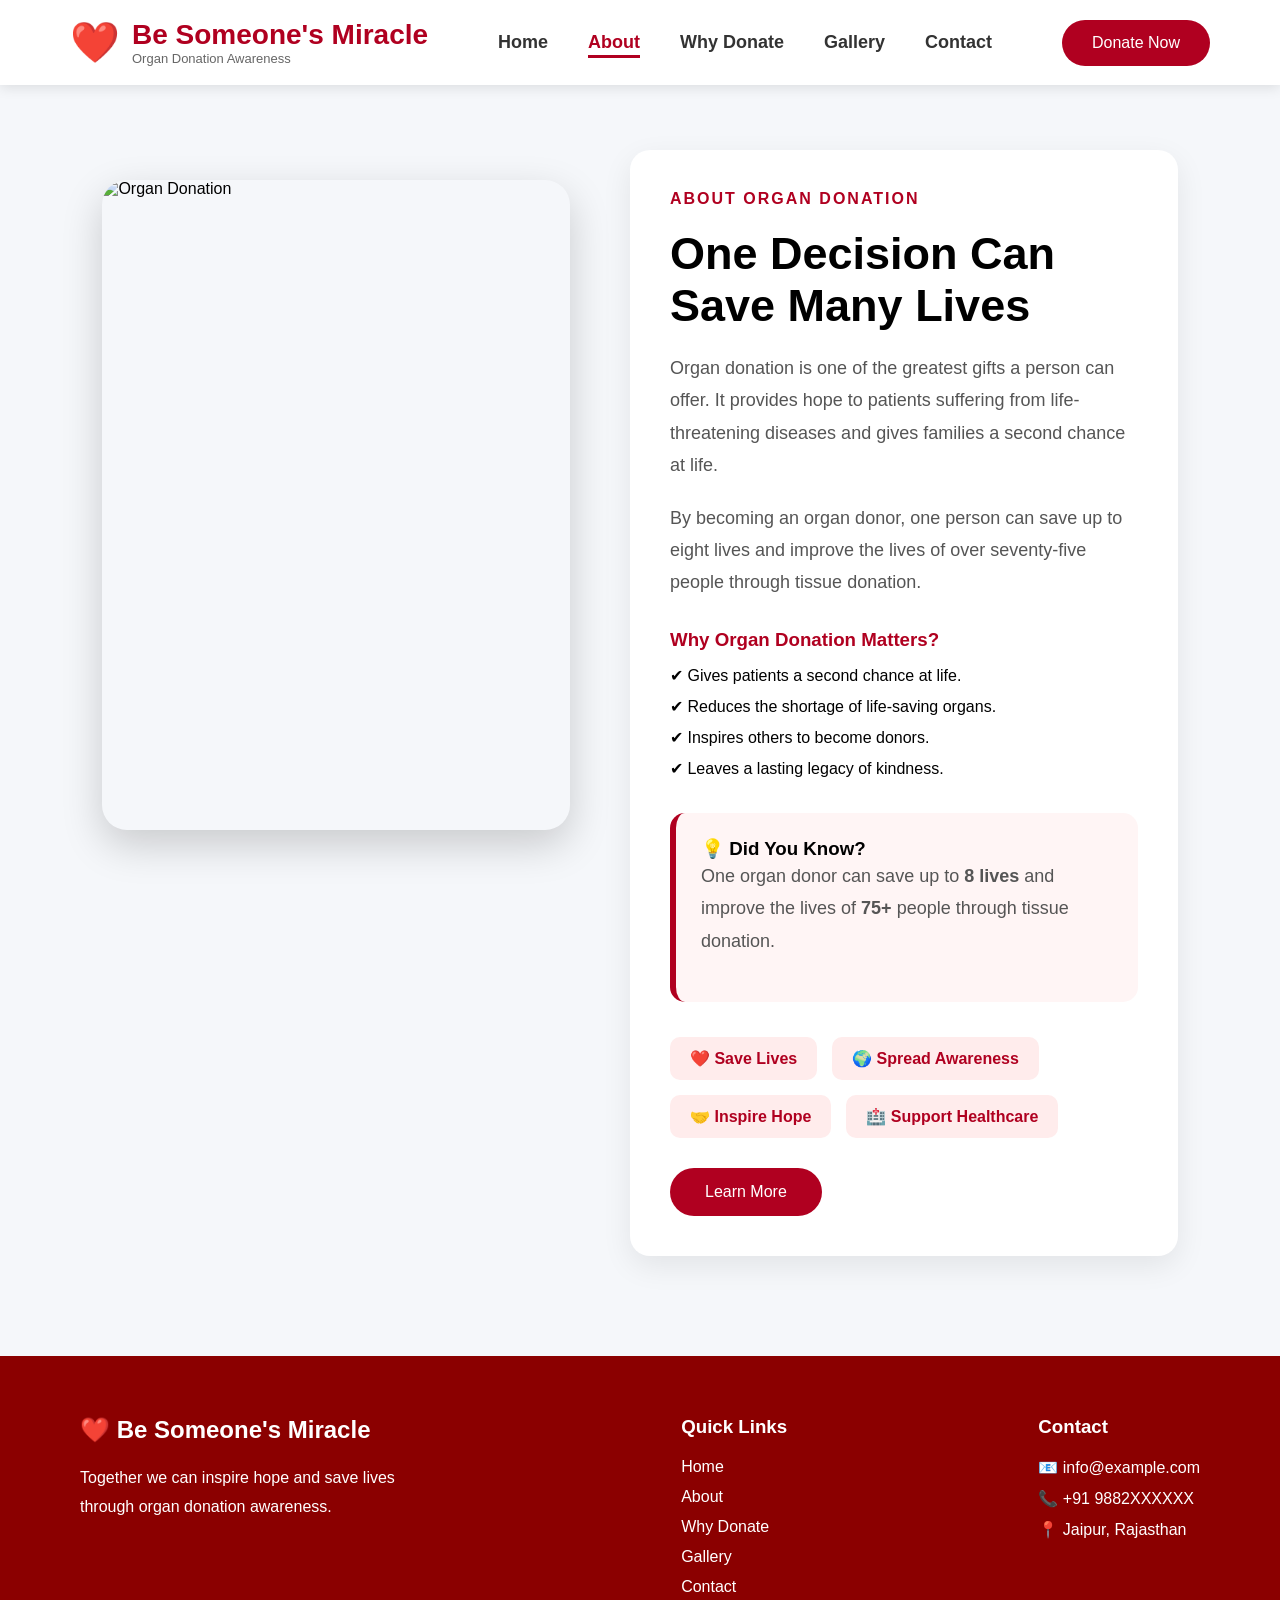
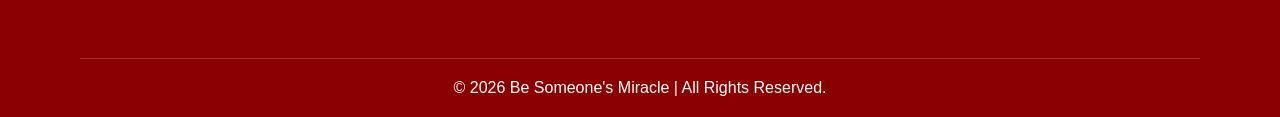
==== about.html @ 9f275eaf "Add files via upload" ====
<!DOCTYPE html>
<html lang="en">

<head>

    <meta charset="UTF-8">
    <meta name="viewport" content="width=device-width, initial-scale=1.0">

    <title>About | Be Someone's Miracle</title>

    <link rel="stylesheet" href="Project.css">
    <link rel="stylesheet" href="about.css">

</head>

<body>

<!-- ================= HEADER ================= -->

<header class="header">

    <div class="logo">

        <span class="heart">❤️</span>

        <div class="logo-text">

            <h2>Be Someone's Miracle</h2>

            <p>Organ Donation Awareness</p>

        </div>

    </div>

    <nav>

        <ul class="nav-links">

            <li><a href="index.html">Home</a></li>

            <li><a href="about.html" class="active">About</a></li>

            <li><a href="./Why_Donate.html">Why Donate</a></li>

            <li><a href="./gallery.html">Gallery</a></li>

            <li><a href="./contact.html">Contact</a></li>

        </ul>

    </nav>

    <a href="./donate.html" class="donate-btn">Donate Now</a>

</header>

<!-- ================= ABOUT ================= -->

<section class="about">

    <div class="about-image">

        <img src="image/doctor_holding heart towards patient.png" alt="Organ Donation">

    </div>

    <div class="about-content">

        <h4>ABOUT ORGAN DONATION</h4>

        <h2>One Decision Can Save Many Lives</h2>

        <p>
            Organ donation is one of the greatest gifts a person can offer.
            It provides hope to patients suffering from life-threatening diseases
            and gives families a second chance at life.
        </p>

        <p>
            By becoming an organ donor, one person can save up to eight lives
            and improve the lives of over seventy-five people through tissue donation.
        </p>

        <div class="about-info">

            <h3>Why Organ Donation Matters?</h3>

            <ul>

                <li>✔ Gives patients a second chance at life.</li>

                <li>✔ Reduces the shortage of life-saving organs.</li>

                <li>✔ Inspires others to become donors.</li>

                <li>✔ Leaves a lasting legacy of kindness.</li>

            </ul>

        </div>

        <div class="fact-box">

            <h3>💡 Did You Know?</h3>

            <p>

                One organ donor can save up to
                <strong>8 lives</strong> and improve the lives of
                <strong>75+</strong> people through tissue donation.

            </p>

        </div>

        <div class="about-features">

            <div class="feature">❤️ Save Lives</div>

            <div class="feature">🌍 Spread Awareness</div>

            <div class="feature">🤝 Inspire Hope</div>

            <div class="feature">🏥 Support Healthcare</div>

        </div>

        <a href="#" class="about-btn">Learn More</a>

    </div>

</section>

<!-- ================= FOOTER ================= -->

<footer>

    <div class="footer-container">

        <div class="footer-about">

            <h2>❤️ Be Someone's Miracle</h2>

            <p>
                Together we can inspire hope and save lives through organ donation awareness.
            </p>

        </div>

        <div class="footer-links">

            <h3>Quick Links</h3>

            <a href="index.html">Home</a>

            <a href="about.html">About</a>

            <a href="./Why_Donate.html">Why Donate</a>

            <a href="./gallery.html">Gallery</a>

            <a href="./contact.html">Contact</a>

        </div>

        <div class="footer-contact">

            <h3>Contact</h3>

            <p>📧 info@example.com</p>

            <p>📞 +91 9882XXXXXX</p>

            <p>📍 Jaipur, Rajasthan</p>

        </div>

    </div>

    <div class="copyright">

        © 2026 Be Someone's Miracle | All Rights Reserved.

    </div>

</footer>

</body>

</html>
---- Project.css ----
/* ================= RESET ================= */

*{

    margin:0;
    padding:0;
    box-sizing:border-box;
    font-family:Arial, Helvetica, sans-serif;

}

body{

    background:#f8f9fa;

}

/* ================= HEADER ================= */

.header{

    position:fixed;

    top:0;
    left:0;

    width:100%;
    height:85px;

    display:flex;
    justify-content:space-between;
    align-items:center;

    padding:0 70px;

    background:white;

    box-shadow:0 3px 12px rgba(0,0,0,.1);

    z-index:1000;

}

/* ================= LOGO ================= */

.logo{

    display:flex;
    align-items:center;

    gap:12px;

}

.heart{

    font-size:40px;

    animation:beat 1.2s infinite;

}

.logo-text h2{

    color:#b00020;

    font-size:28px;

}

.logo-text p{

    color:#666;

    font-size:13px;

}

/* ================= NAVBAR ================= */

.nav-links{

    display:flex;

    list-style:none;

    gap:40px;

}

.nav-links a{

    text-decoration:none;

    color:#333;

    font-size:18px;

    font-weight:600;

    position:relative;

}

.nav-links a::after{

    content:"";

    position:absolute;

    left:0;
    bottom:-6px;

    width:0;

    height:3px;

    background:#b00020;

    transition:.3s;

}

.nav-links a:hover{

    color:#b00020;

}

.nav-links a:hover::after{

    width:100%;

}

/* ================= BUTTON ================= */

.donate-btn{

    background:#b00020;

    color:white;

    text-decoration:none;

    padding:14px 30px;

    border-radius:40px;

    transition:.3s;

}

.donate-btn:hover{

    background:#7a0015;

}

/* ================= HERO ================= */

.hero{

    height:100vh;

    background:url("image/Doctor\'s\ Holding\ a\ heart.png");

    background-size:cover;

    background-position:center;

    position:relative;

}

/* ================= OVERLAY ================= */

.overlay{

    position:absolute;

    inset:0;

    background:rgba(0,0,0,.45);

    display:flex;

    justify-content:center;

    align-items:center;

}

/* ================= HERO CONTENT ================= */

.hero-content{

    color:white;

    text-align:center;

    max-width:700px;

}

.hero-content h1{

    font-size:70px;

    margin-bottom:25px;

    text-transform:uppercase;

}

.hero-content p{

    font-size:24px;

    line-height:1.7;

    margin-bottom:40px;

}

.hero-content span{

    color:#ff4d6d;

    font-weight:bold;

}

/* ================= BUTTONS ================= */

.hero-buttons{

    display:flex;

    justify-content:center;

    gap:25px;

}

.primary-btn{

    background:#b00020;

    color:white;

    text-decoration:none;

    padding:16px 35px;

    border-radius:40px;

}

.secondary-btn{

    color:white;

    border:2px solid white;

    text-decoration:none;

    padding:16px 35px;

    border-radius:40px;

}

.primary-btn:hover{

    background:#7a0015;

}

.secondary-btn:hover{

    background:white;

    color:#b00020;

}

/* ================= HEART ANIMATION ================= */

@keyframes beat{

    0%{

        transform:scale(1);

    }

    50%{

        transform:scale(1.2);

    }

    100%{

        transform:scale(1);

    }

}
.stats{

    padding:100px 80px;

    background:#FFF5F5;

    text-align:center;

}

.stats h2{

    font-size:42px;

    color:#b00020;

    margin-bottom:60px;

}

.stats-container{

    display:flex;

    justify-content:center;

    gap:35px;

    flex-wrap:wrap;

}

.stat-box{

    width:250px;

    background:white;

    padding:40px 20px;

    border-radius:20px;

    box-shadow:0 10px 25px rgba(0,0,0,.08);

    transition:.4s;

}

.stat-box:hover{

    transform:translateY(-10px);

}

.counter{

    font-size:55px;

    color:#b00020;

}

.stat-box p{

    margin-top:15px;

    font-size:20px;

    color:#555;

}
footer{

    background:#8B0000;

    color:white;

    padding:60px 80px 20px;

}

.footer-container{

    display:flex;

    justify-content:space-between;

    flex-wrap:wrap;

    gap:40px;

}

.footer-about{

    max-width:350px;

}

.footer-about h2{

    margin-bottom:20px;

}

.footer-about p{

    line-height:1.8;

}

.footer-links{

    display:flex;

    flex-direction:column;

}

.footer-links h3{

    margin-bottom:20px;

}

.footer-links a{

    color:white;

    text-decoration:none;

    margin-bottom:12px;

    transition:.3s;

}

.footer-links a:hover{

    color:#FFD6D6;

    padding-left:8px;

}

.footer-contact h3{

    margin-bottom:20px;

}

.footer-contact p{

    margin-bottom:12px;

}

.copyright{

    text-align:center;

    margin-top:50px;

    padding-top:20px;

    border-top:1px solid rgba(255,255,255,.2);

}
---- about.css ----
*{
    margin:0;
    padding:0;
    box-sizing:border-box;
}
.about{

    display:flex;

    justify-content:center;

    align-items:flex-start;

    gap:60px;

    padding:150px 8% 100px;

    background:#F5F7FA;

}

.about-image{

    flex:1;

    display:flex;

    padding-top:30px;

    justify-content:center;

    align-items:flex-start;

}

.about-image img{

    width:100%;

    max-width:520px;

    height:650px;

    object-fit:cover;

    border-radius:25px;

    overflow:hidden;

    box-shadow:0 15px 40px rgba(0,0,0,.18);

}

.about-content{

    flex:1;

    background:white;

    padding:40px;

    border-radius:20px;

    box-shadow:0 10px 30px rgba(0,0,0,.08);

}

.about-content h4{

    color:#B00020;

    letter-spacing:2px;

}

.about-content h2{

    font-size:45px;

    margin:20px 0;

}

.about-content p{

    font-size:18px;

    color:#555;

    line-height:1.8;

    margin-bottom:20px;

}

.about-info{

    margin:30px 0;

}

.about-info h3{

    color:#B00020;

    margin-bottom:15px;

}

.about-info ul{

    list-style:none;

}

.about-info li{

    margin:12px 0;

}

.fact-box{

    background:#FFF5F5;

    border-left:6px solid #B00020;

    padding:25px;

    border-radius:15px;

    margin:35px 0;

}

.about-features{

    display:flex;

    gap:15px;

    flex-wrap:wrap;

    margin-bottom:30px;

}

.feature{

    background:#FFECEC;

    color:#B00020;

    padding:12px 20px;

    border-radius:10px;

    font-weight:600;

}

.about-btn{

    display:inline-block;

    background:#B00020;

    color:white;

    text-decoration:none;

    padding:15px 35px;

    border-radius:30px;

}

.about-btn:hover{

    background:#7A0015;

}

.active{

    color:#B00020 !important;

}

.active::after{

    width:100% !important;

}
.logo{
    display:flex;
    align-items:center;
    gap:12px;
}

.logo-text h2{
    color:#B00020;
    font-size:28px;
}

.logo-text p{
    color:#666;
    font-size:13px;
}

.heart{
    font-size:40px;
}
.nav-links{
    display:flex;
    list-style:none;
    gap:40px;
    align-items:center;
}

.nav-links li{
    list-style:none;
}

.nav-links a{
    text-decoration:none;
    color:#333;
    font-size:18px;
    font-weight:600;
    position:relative;
}
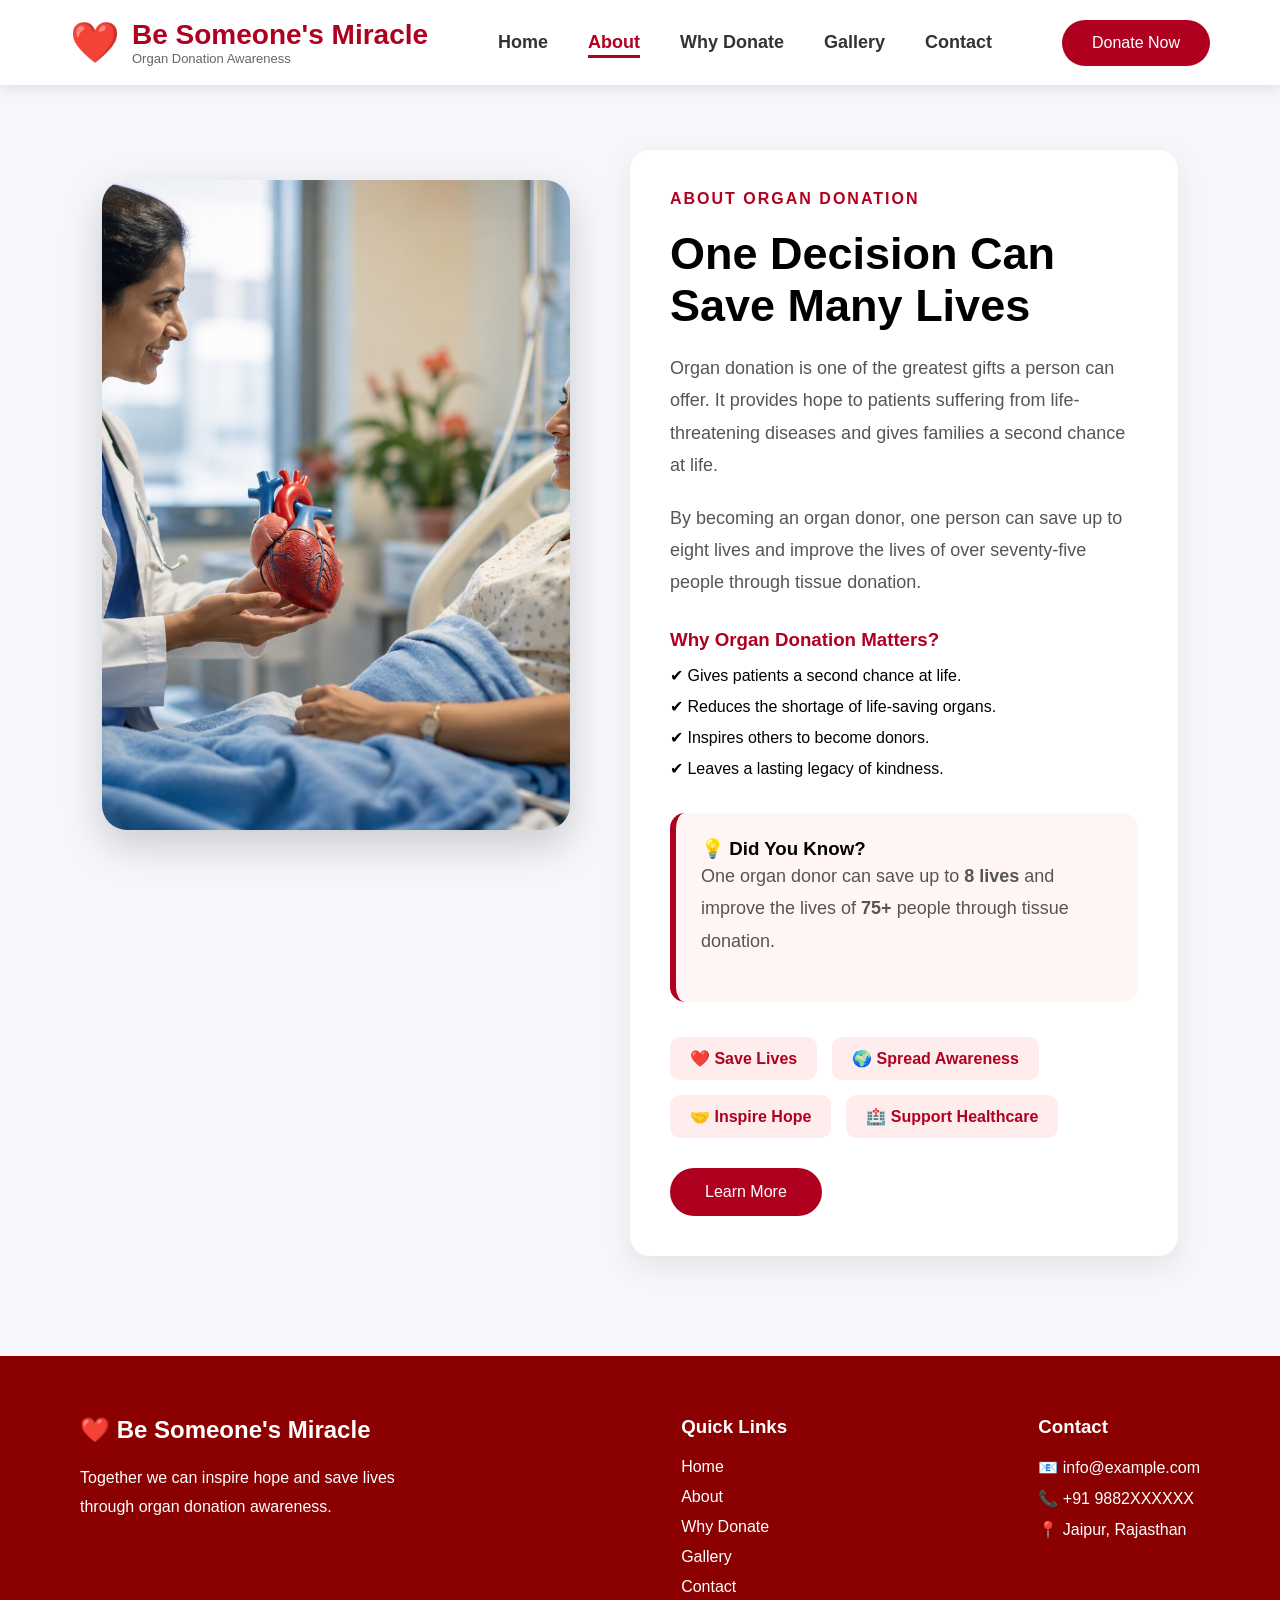
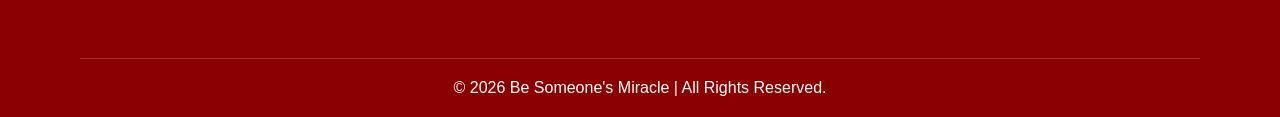
==== commit 409fc494: "Fix image source path in about.html" ====
--- a/about.html
+++ b/about.html
@@ -61,7 +61,7 @@
 
     <div class="about-image">
 
-        <img src="image/doctor_holding heart towards patient.png" alt="Organ Donation">
+        <img src="doctor_holding heart towards patient.png" alt="Organ Donation">
 
     </div>
 
@@ -188,4 +188,4 @@
 
 </body>
 
-</html>+</html>
--- a/Project.css
+++ b/Project.css
@@ -164,7 +164,7 @@
 
     height:100vh;
 
-    background:url("image/Doctor\'s\ Holding\ a\ heart.png");
+    background:url("Doctor's Holding a heart.png");
 
     background-size:cover;
 
@@ -476,4 +476,4 @@
 
     border-top:1px solid rgba(255,255,255,.2);
 
-}+}
--- a/about.css
+++ b/about.css
@@ -143,7 +143,7 @@
     flex-wrap:wrap;
 
     margin-bottom:30px;
-
+    
 }
 
 .feature{
@@ -229,4 +229,4 @@
     font-size:18px;
     font-weight:600;
     position:relative;
-}+}
